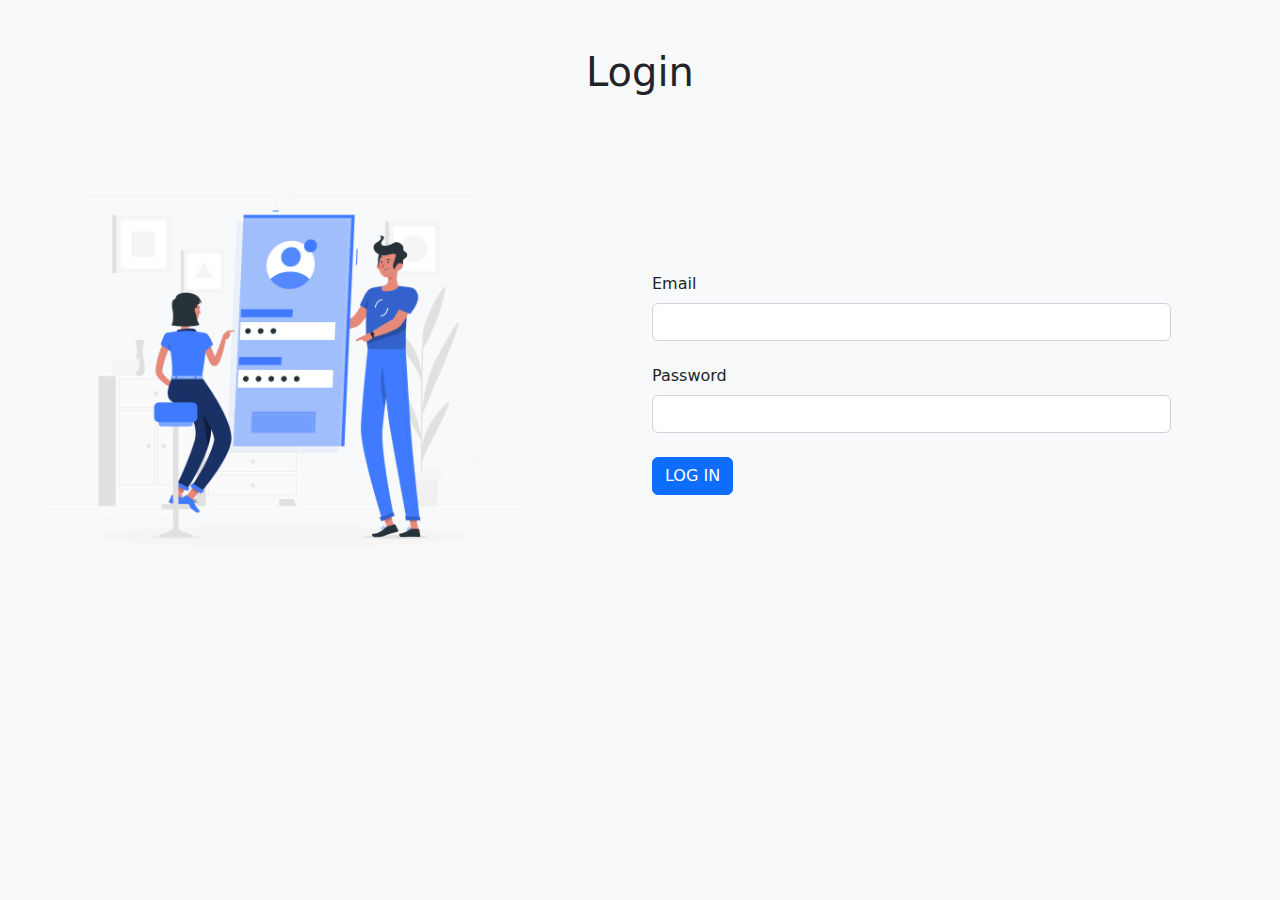
==== index.html @ d9faa04f "initialized login" ====
<!DOCTYPE html>
<html lang="en">
<head>
    <meta charset="UTF-8">
    <meta http-equiv="X-UA-Compatible" content="IE=edge">
    <meta name="viewport" content="width=device-width, initial-scale=1.0">
    <link rel="stylesheet" href="./css/bootstrap.min.css">
    <link rel="stylesheet" href="./css/main.css">
    <script src="./js/bootstrap.min.js" defer></script>
    <script src="./js/login.js" defer></script>
    <title>Bornian Pharmaceuticals</title>
</head>
<body class="bg-light">
    <header>
        <!-- <nav class="nav navbar align-content-around bg-white ms-2 me-2">
            <h3 class="">Bornian Pharmaceuticals</h3>
            <ul class="nav-justified d-flex list-unstyled nav">
                <li class="nav-item nav-link">Diagnosis</li>
                <li class="nav-item nav-link">Appointment</li>
                <li class="nav-item btn btn-md btn-primary">Sign Up</li>
            </ul>
        </nav> -->
    </header>
    <h1 class="text-center mb-5 mt-5">Login</h1>
    <main class="d-flex justify-content-around align-items-center row overflow-hidden">
        
        <div class="w-50 col-lg-5 ">
            <img src="./img/Mobile login-rafiki.png"  class="img-fluid w-75 ms-5">
        </div>
        <div class="w-50 col-lg-7">
            <div class="mb-3 row">
                <label for="inputEmail" class="col-sm-2 col-form-label me-2 ">Email</label>
                <div class="col-sm-10">
                  <input type="email" name="email" class="form-control email" id="inputEmail">
                </div>
              </div>
            <div class="mb-3 row">
                <label for="inputPassword" class="col-sm-2 col-form-label me-2 ">Password</label>
                <div class="col-sm-10">
                  <input type="password" name="password" class="form-control password" id="inputPassword">
                </div>
              </div>
              <button class="btn btn-primary btn-md mt-2">LOG IN</button>
        </div>
    </main>
</body>
</html>
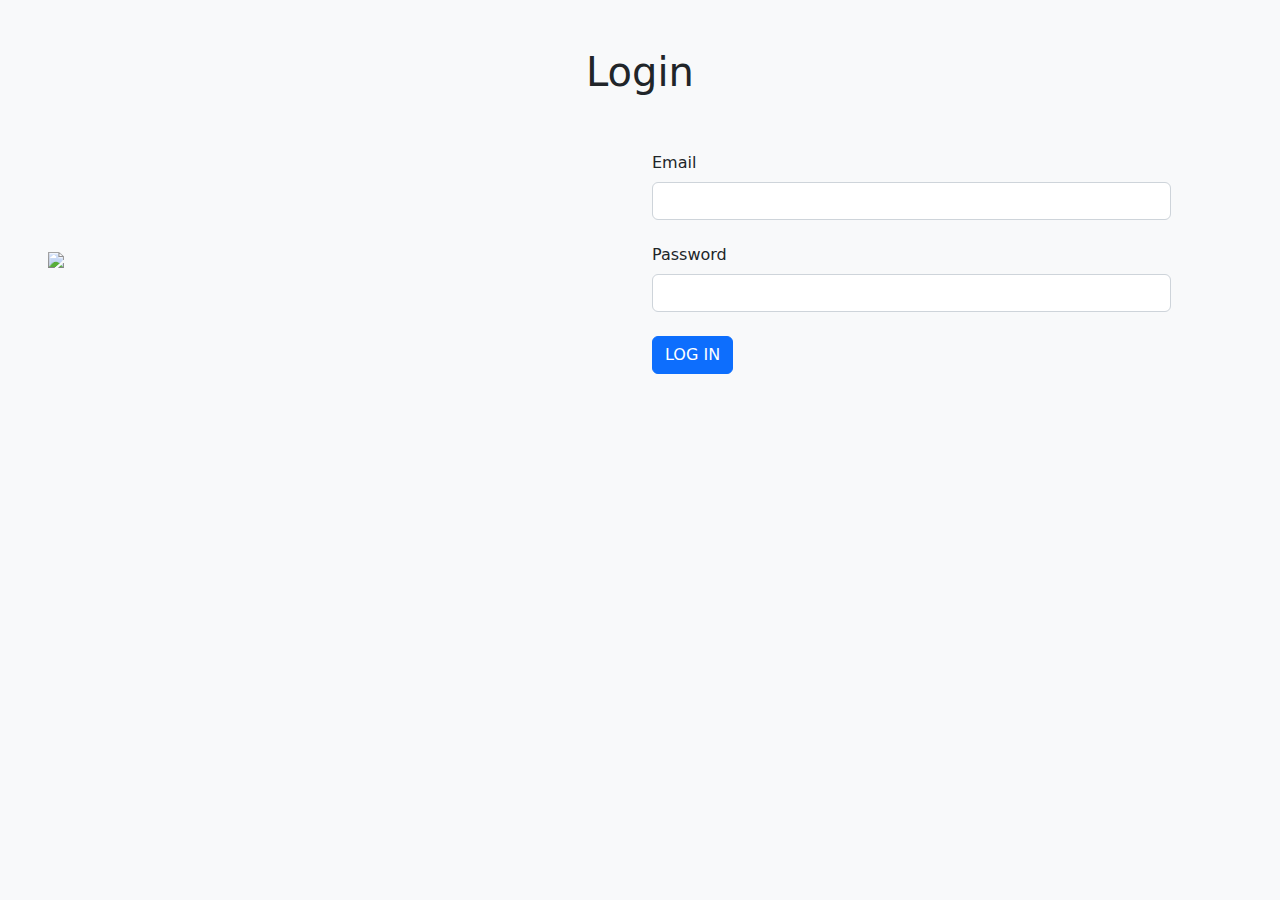
==== commit c8dfbdd9: "Added new files" ====
--- a/index.html
+++ b/index.html
@@ -1,5 +1,6 @@
 <!DOCTYPE html>
 <html lang="en">
+
 <head>
     <meta charset="UTF-8">
     <meta http-equiv="X-UA-Compatible" content="IE=edge">
@@ -10,6 +11,7 @@
     <script src="./js/login.js" defer></script>
     <title>Bornian Pharmaceuticals</title>
 </head>
+
 <body class="bg-light">
     <header>
         <!-- <nav class="nav navbar align-content-around bg-white ms-2 me-2">
@@ -23,25 +25,26 @@
     </header>
     <h1 class="text-center mb-5 mt-5">Login</h1>
     <main class="d-flex justify-content-around align-items-center row overflow-hidden">
-        
+
         <div class="w-50 col-lg-5 ">
-            <img src="./img/Mobile login-rafiki.png"  class="img-fluid w-75 ms-5">
+            <img src="./img/Mobile login-rafiki.png" class="img-fluid w-75 ms-5">
         </div>
         <div class="w-50 col-lg-7">
             <div class="mb-3 row">
                 <label for="inputEmail" class="col-sm-2 col-form-label me-2 ">Email</label>
                 <div class="col-sm-10">
-                  <input type="email" name="email" class="form-control email" id="inputEmail">
+                    <input type="email" name="email" class="form-control email" id="inputEmail">
                 </div>
-              </div>
+            </div>
             <div class="mb-3 row">
                 <label for="inputPassword" class="col-sm-2 col-form-label me-2 ">Password</label>
                 <div class="col-sm-10">
-                  <input type="password" name="password" class="form-control password" id="inputPassword">
+                    <input type="password" name="password" class="form-control password" id="inputPassword">
                 </div>
-              </div>
-              <button class="btn btn-primary btn-md mt-2">LOG IN</button>
+            </div>
+            <button class="btn btn-primary btn-md mt-2">LOG IN</button>
         </div>
     </main>
 </body>
+
 </html>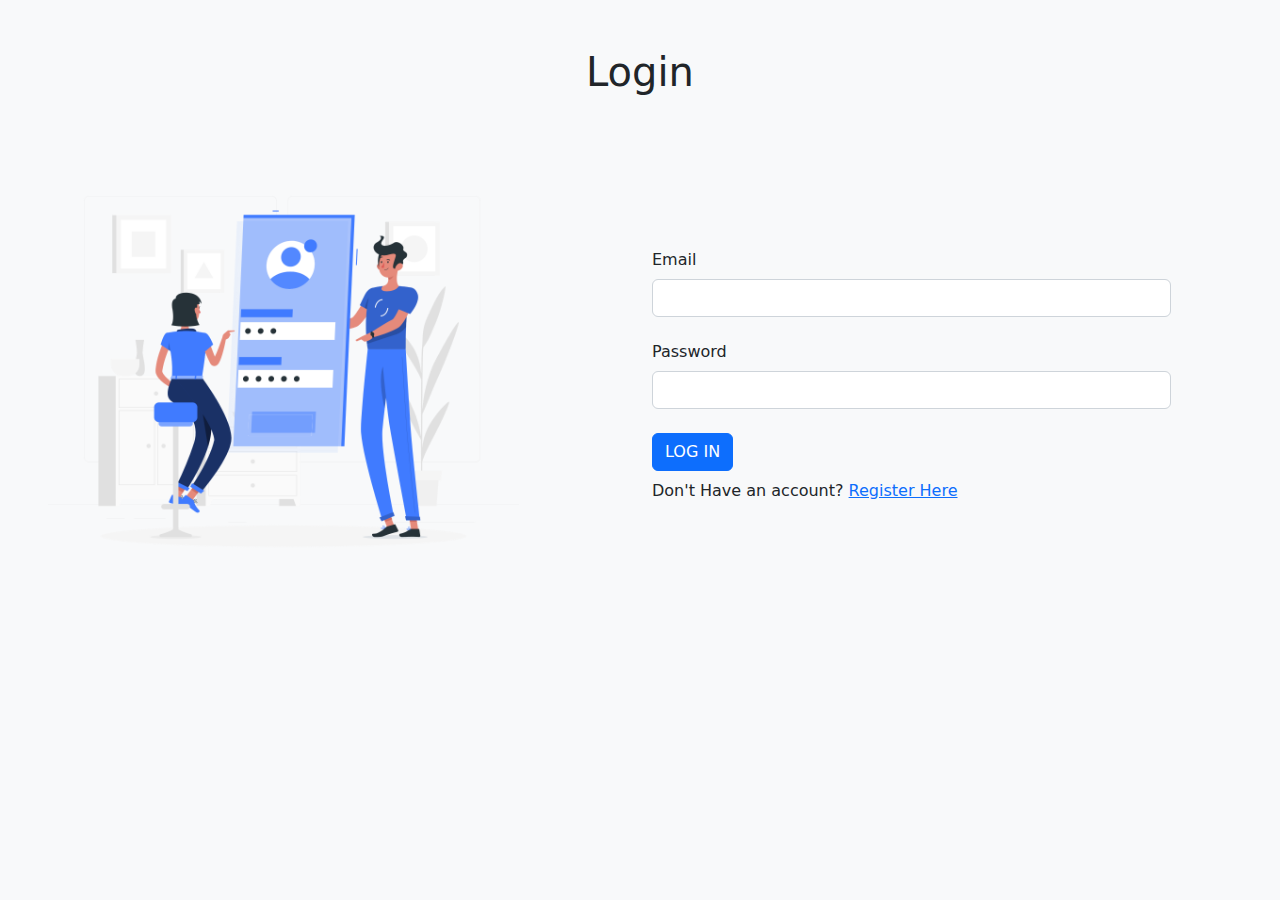
==== commit 40d57cc3: "revamped login files as index files; few changes on diagnosis and home page, major changes on appoin" ====
--- a/index.html
+++ b/index.html
@@ -1,50 +1,41 @@
 <!DOCTYPE html>
 <html lang="en">
-
 <head>
     <meta charset="UTF-8">
     <meta http-equiv="X-UA-Compatible" content="IE=edge">
     <meta name="viewport" content="width=device-width, initial-scale=1.0">
     <link rel="stylesheet" href="./css/bootstrap.min.css">
-    <link rel="stylesheet" href="./css/main.css">
+    <link rel="stylesheet" href="./css/index.css">
     <script src="./js/bootstrap.min.js" defer></script>
-    <script src="./js/login.js" defer></script>
+    <script src="./js/index.js" defer></script>
     <title>Bornian Pharmaceuticals</title>
 </head>
-
 <body class="bg-light">
     <header>
-        <!-- <nav class="nav navbar align-content-around bg-white ms-2 me-2">
-            <h3 class="">Bornian Pharmaceuticals</h3>
-            <ul class="nav-justified d-flex list-unstyled nav">
-                <li class="nav-item nav-link">Diagnosis</li>
-                <li class="nav-item nav-link">Appointment</li>
-                <li class="nav-item btn btn-md btn-primary">Sign Up</li>
-            </ul>
-        </nav> -->
+       
     </header>
     <h1 class="text-center mb-5 mt-5">Login</h1>
     <main class="d-flex justify-content-around align-items-center row overflow-hidden">
-
-        <div class="w-50 col-lg-5 ">
-            <img src="./img/Mobile login-rafiki.png" class="img-fluid w-75 ms-5">
+        
+        <div class="w-50 col-lg-5 bouncee">
+            <img src="./images/Mobile login-rafiki.png"  class="img-fluid w-75 ms-5 ">
         </div>
         <div class="w-50 col-lg-7">
             <div class="mb-3 row">
                 <label for="inputEmail" class="col-sm-2 col-form-label me-2 ">Email</label>
                 <div class="col-sm-10">
-                    <input type="email" name="email" class="form-control email" id="inputEmail">
+                  <input type="email" name="email" class="form-control email" id="inputEmail">
                 </div>
-            </div>
+              </div>
             <div class="mb-3 row">
                 <label for="inputPassword" class="col-sm-2 col-form-label me-2 ">Password</label>
                 <div class="col-sm-10">
-                    <input type="password" name="password" class="form-control password" id="inputPassword">
+                  <input type="password" name="password" class="form-control password" id="inputPassword">
                 </div>
-            </div>
-            <button class="btn btn-primary btn-md mt-2">LOG IN</button>
+              </div>
+              <button class="btn btn-primary btn-md mt-2">LOG IN</button>
+              <p class="mt-2">Don't Have an account? <a href="./register.html">Register Here</a></p>
         </div>
     </main>
 </body>
-
 </html>--- a/css/index.css
+++ b/css/index.css
@@ -0,0 +1,17 @@
+.bouncee {
+  animation: bounce 1.5s infinite;
+}
+
+@keyframes bounce {
+  0% {
+    transform: translateY(0);
+  }
+
+  50% {
+    transform: translateY(-20px);
+  }
+
+  100% {
+    transform: translateY(0);
+  }
+}
